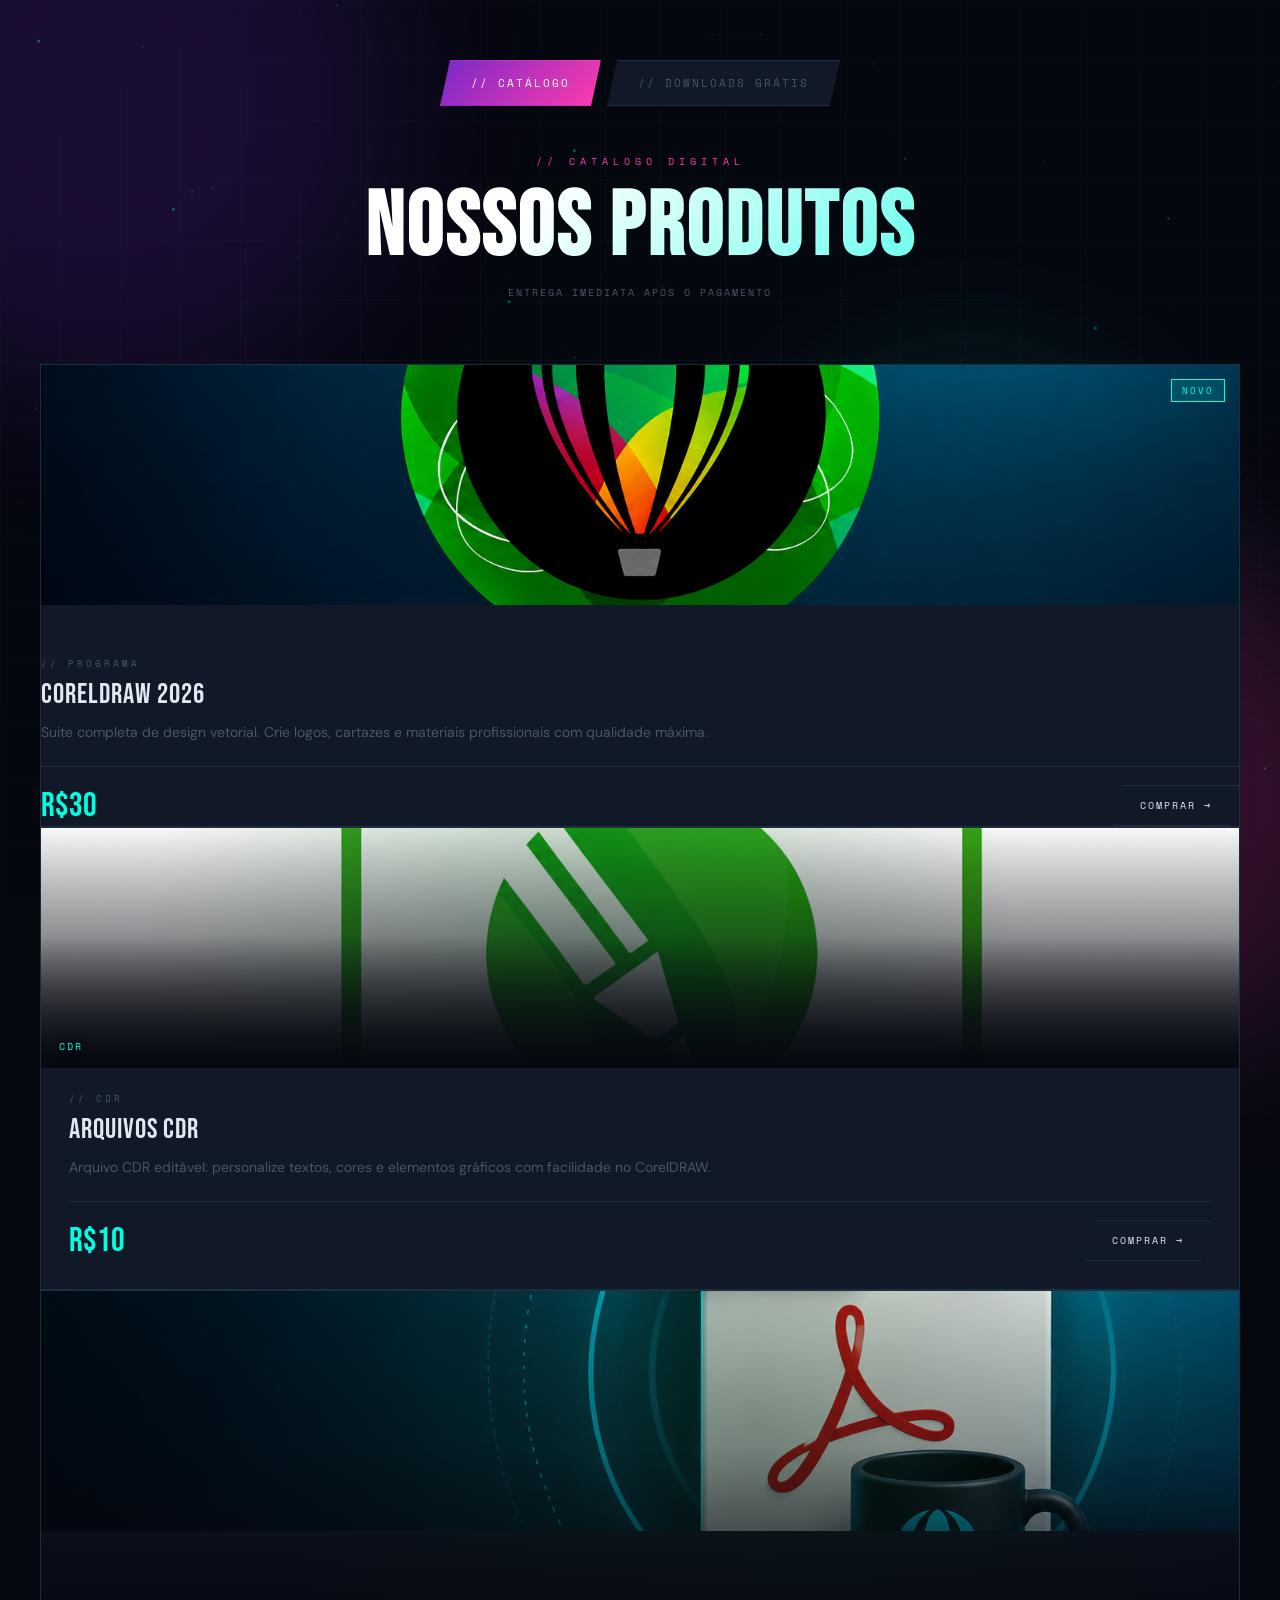
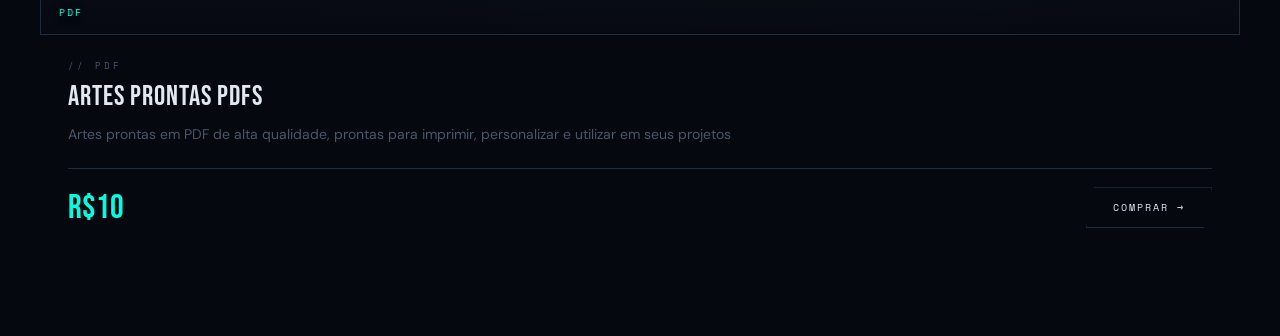
==== index.html @ ebde1a2a "now" ====
<!DOCTYPE html>
<html lang="pt-BR">
<meta charset="UTF-8">
<meta name="viewport" content="width=device-width, initial-scale=1.0">
<link rel="shortcut icon" href="favicon-32x32.png" type="image/x-icon">
<title>Catálogo AG</title>
<link href="https://fonts.googleapis.com/css2?family=Space+Mono:ital,wght@0,400;0,700;1,400&family=Bebas+Neue&family=DM+Sans:wght@300;400;500&display=swap" rel="stylesheet">
<style>
  :root {
    --bg: #060810;
    --surface: #0d1117;
    --card: #111827;
    --border: #1e2d3d;
    --accent: #00ffe0;
    --accent2: #ff3cac;
    --accent3: #7928ca;
    --text: #e2e8f0;
    --muted: #4a5568;
    --grid: rgba(0,255,224,0.04);
  }

  *, *::before, *::after { box-sizing: border-box; margin: 0; padding: 0; }
  html { scroll-behavior: smooth; }

  body {
    background: var(--bg);
    color: var(--text);
    font-family: 'DM Sans', sans-serif;
    min-height: 100vh;
    overflow-x: hidden;
  }

  /* ── BG TECH ── */
  .grid-overlay {
    position: fixed; inset: 0; z-index: 0; pointer-events: none;
    background-image:
      linear-gradient(var(--grid) 1px, transparent 1px),
      linear-gradient(90deg, var(--grid) 1px, transparent 1px);
    background-size: 60px 60px;
    mask-image: radial-gradient(ellipse 80% 80% at 50% 50%, black 20%, transparent 100%);
  }
  .glow-orb { position: fixed; border-radius: 50%; pointer-events: none; z-index: 0; filter: blur(80px); opacity: 0.18; }
  .orb1 { width: 600px; height: 600px; background: var(--accent3); top: -200px; left: -200px; animation: drift1 18s ease-in-out infinite alternate; }
  .orb2 { width: 500px; height: 500px; background: var(--accent2); bottom: -150px; right: -100px; animation: drift2 22s ease-in-out infinite alternate; }
  .orb3 { width: 400px; height: 400px; background: var(--accent); top: 40%; left: 60%; animation: drift3 16s ease-in-out infinite alternate; opacity: 0.10; }
  @keyframes drift1 { from { transform: translate(0,0) scale(1); } to { transform: translate(80px,60px) scale(1.1); } }
  @keyframes drift2 { from { transform: translate(0,0) scale(1); } to { transform: translate(-60px,40px) scale(1.15); } }
  @keyframes drift3 { from { transform: translate(0,0) scale(1); } to { transform: translate(-40px,80px) scale(0.9); } }
  .scanlines {
    position: fixed; inset: 0; z-index: 0; pointer-events: none;
    background: repeating-linear-gradient(0deg, rgba(0,0,0,0) 0px, rgba(0,0,0,0) 2px, rgba(0,0,0,0.015) 2px, rgba(0,0,0,0.015) 4px);
  }

  /* ── WRAPPER ── */
  .wrapper { position: relative; z-index: 1; padding: 60px 40px 80px; max-width: 1300px; margin: 0 auto; }

  /* ── HEADER DO CATÁLOGO ── */
  .catalog-header {
    text-align: center;
    margin-bottom: 64px;
    animation: fadeUp .8s ease both;
  }
  .catalog-tag {
    font-family: 'Space Mono', monospace;
    font-size: 10px;
    letter-spacing: 5px;
    color: var(--accent2);
    text-transform: uppercase;
    margin-bottom: 14px;
    display: block;
  }
  .catalog-title {
    font-family: 'Bebas Neue', sans-serif;
    font-size: clamp(48px, 8vw, 90px);
    letter-spacing: 3px;
    line-height: 1;
    background: linear-gradient(135deg, #fff 40%, var(--accent));
    -webkit-background-clip: text; -webkit-text-fill-color: transparent;
  }
  .catalog-sub {
    font-size: 15px;
    color: var(--muted);
    margin-top: 12px;
    font-family: 'Space Mono', monospace;
    font-size: 10px;
    letter-spacing: 2px;
  }

  @keyframes fadeUp {
    from { opacity: 0; transform: translateY(24px); }
    to   { opacity: 1; transform: translateY(0); }
  }

  /* ── GRID ── */
  .products-grid {
    display: grid;
    grid-template-columns: repeat(auto-fit, minmax(320px, 1fr));
    gap: 28px;
  }

  /* ── CARDS ── */
  .product-card {
    background: var(--card);
    border: 1px solid var(--border);
    position: relative;
    overflow: hidden;
    transition: all .4s;
    cursor: pointer;
    animation: fadeUp .9s ease both;
  }
  .product-card:nth-child(2) { animation-delay: .1s; }
  .product-card:nth-child(3) { animation-delay: .2s; }

  .product-card::before {
    content: ''; position: absolute;
    top: 0; left: 0; right: 0; height: 2px;
    background: linear-gradient(90deg, var(--accent3), var(--accent), var(--accent2));
    transform: scaleX(0); transform-origin: left;
    transition: transform .4s;
  }
  .product-card:hover { border-color: rgba(0,255,224,0.3); transform: translateY(-8px); box-shadow: 0 28px 70px rgba(0,0,0,0.5), 0 0 50px rgba(0,255,224,0.07); }
  .product-card:hover::before { transform: scaleX(1); }

  /* ── BADGE ── */
  .card-badge {
    position: absolute; top: 14px; right: 14px; z-index: 10;
    font-family: 'Space Mono', monospace;
    font-size: 9px;
    letter-spacing: 2px;
    text-transform: uppercase;
    padding: 4px 10px;
  }
  .card-badge.new { background: rgba(0,255,224,0.12); color: var(--accent); border: 1px solid var(--accent); }
  .card-badge.hot { background: rgba(255,60,172,0.15); color: var(--accent2); border: 1px solid var(--accent2); }

  /* ── VISUAL AREA ── */
  .card-visual {
    height: 240px;
    display: flex; align-items: flex-end; justify-content: center;
    position: relative; overflow: hidden;
  }
  .card-visual img {
    position: absolute; inset: 0;
    width: 100%; height: 100%;
    object-fit: cover;
    transition: transform .5s;
  }
  .product-card:hover .card-visual img { transform: scale(1.06); }

  .card-img-overlay {
    position: absolute; inset: 0;
    background: linear-gradient(to top, rgba(6,8,16,0.95) 0%, rgba(6,8,16,0.25) 55%, transparent 100%);
    z-index: 1;
  }
  .card-img-name {
    position: relative; z-index: 2;
    width: 100%;
    padding: 14px 18px;
    font-family: 'Bebas Neue', sans-serif;
    font-size: 24px;
    letter-spacing: 2px;
    color: #fff;
    text-shadow: 0 2px 10px rgba(0,0,0,0.9);
    display: flex; align-items: center; justify-content: space-between;
  }
  .card-img-name span {
    font-family: 'Space Mono', monospace;
    font-size: 10px;
    letter-spacing: 2px;
    color: var(--accent);
    text-transform: uppercase;
  }

  /* ── CARD BODY ── */
  .card-body { padding: 24px 28px 28px; }

  .card-category {
    font-family: 'Space Mono', monospace;
    font-size: 9px;
    letter-spacing: 3px;
    color: var(--muted);
    text-transform: uppercase;
    margin-bottom: 8px;
  }
  .card-title {
    font-family: 'Bebas Neue', sans-serif;
    font-size: 28px;
    letter-spacing: 1px;
    margin-bottom: 10px;
    color: var(--text);
  }
  .card-desc {
    font-size: 14px;
    color: var(--muted);
    line-height: 1.65;
    margin-bottom: 22px;
  }
  .card-footer {
    display: flex; align-items: center; justify-content: space-between;
    padding-top: 18px;
    border-top: 1px solid var(--border);
  }
  .price {
    font-family: 'Bebas Neue', sans-serif;
    font-size: 34px;
    color: var(--accent);
    line-height: 1;
  }
  .price span {
    font-family: 'Space Mono', monospace;
    font-size: 10px;
    color: var(--muted);
    display: block;
    letter-spacing: 2px;
  }
  .btn-buy {
    font-family: 'Space Mono', monospace;
    font-size: 10px;
    letter-spacing: 2px;
    text-transform: uppercase;
    padding: 12px 26px;
    background: transparent;
    color: var(--text);
    border: 1px solid var(--border);
    cursor: pointer;
    transition: all .3s;
    clip-path: polygon(8px 0%, 100% 0%, calc(100% - 8px) 100%, 0% 100%);
  }
  .btn-buy:hover { background: var(--accent); color: var(--bg); border-color: var(--accent); }

  /* ── TABS (ABAS) ── */
  .tab-nav {
    display: flex;
    justify-content: center;
    gap: 6px;
    margin-bottom: 48px;
    animation: fadeUp .7s ease both;
    flex-wrap: wrap;
  }
  .tab-btn {
    font-family: 'Space Mono', monospace;
    font-size: 11px;
    letter-spacing: 2px;
    text-transform: uppercase;
    padding: 14px 30px;
    background: var(--card);
    color: var(--muted);
    border: 1px solid var(--border);
    cursor: pointer;
    transition: all .3s;
    clip-path: polygon(10px 0%, 100% 0%, calc(100% - 10px) 100%, 0% 100%);
  }
  .tab-btn:hover { color: var(--text); border-color: var(--accent); }
  .tab-btn.active {
    background: linear-gradient(135deg, var(--accent3), var(--accent2));
    color: #fff;
    border-color: transparent;
  }

  /* ── PRICE FREE ── */
  .price-free {
    font-family: 'Bebas Neue', sans-serif;
    font-size: 30px;
    letter-spacing: 1px;
    color: var(--accent);
    line-height: 1;
  }
  .price-free span {
    font-family: 'Space Mono', monospace;
    font-size: 10px;
    color: var(--muted);
    display: block;
    letter-spacing: 2px;
  }

  /* ── MODAL ── */
  .modal-overlay {
    display: none; position: fixed; inset: 0; z-index: 1000;
    background: rgba(0,0,0,0.85); backdrop-filter: blur(8px);
    align-items: center; justify-content: center; padding: 20px;
  }
  .modal-overlay.active { display: flex; }
  .modal {
    background: var(--surface); border: 1px solid var(--border);
    width: 100%; max-width: 480px; position: relative;
    animation: slideUp .4s ease;
  }
  @keyframes slideUp {
    from { opacity: 0; transform: translateY(40px) scale(0.97); }
    to   { opacity: 1; transform: translateY(0) scale(1); }
  }
  .modal-top { height: 3px; background: linear-gradient(90deg, var(--accent3), var(--accent), var(--accent2)); }
  .modal-close {
    position: absolute; top: 16px; right: 16px;
    background: none; border: none; color: var(--muted); font-size: 22px;
    cursor: pointer; line-height: 1; transition: color .2s;
    font-family: 'Space Mono', monospace;
  }
  .modal-close:hover { color: var(--text); }
  .modal-body { padding: 36px; }
  .modal-tag { font-family: 'Space Mono', monospace; font-size: 9px; letter-spacing: 4px; color: var(--accent); text-transform: uppercase; margin-bottom: 8px; }
  .modal-title { font-family: 'Bebas Neue', sans-serif; font-size: 36px; letter-spacing: 1px; margin-bottom: 6px; }
  .modal-product-name { color: var(--muted); font-size: 14px; margin-bottom: 28px; }
  .form-group { margin-bottom: 20px; }
  .form-label { display: block; font-family: 'Space Mono', monospace; font-size: 9px; letter-spacing: 3px; text-transform: uppercase; color: var(--muted); margin-bottom: 8px; }
  .form-input { width: 100%; background: var(--card); border: 1px solid var(--border); color: var(--text); font-family: 'Space Mono', monospace; font-size: 13px; padding: 12px 16px; outline: none; transition: border-color .3s; }
  .form-input:focus { border-color: var(--accent); }
  .form-input::placeholder { color: var(--muted); }
  .form-row { display: grid; grid-template-columns: 1fr 1fr; gap: 12px; }
  .methods { display: flex; gap: 8px; margin-bottom: 24px; }
  .method { flex: 1; padding: 10px; border: 1px solid var(--border); background: var(--card); color: var(--muted); cursor: pointer; text-align: center; font-family: 'Space Mono', monospace; font-size: 9px; letter-spacing: 2px; text-transform: uppercase; transition: all .3s; }
  .method.active { border-color: var(--accent); color: var(--accent); background: rgba(0,255,224,0.05); }
  .pix-section { display: none; text-align: center; padding: 20px 0; }
  .pix-section.active { display: block; }
  .pix-code { font-family: 'Space Mono', monospace; font-size: 11px; letter-spacing: 1px; color: var(--accent); background: var(--card); border: 1px solid var(--border); padding: 14px; word-break: break-all; margin: 16px 0; }
  .btn-confirm { width: 100%; font-family: 'Space Mono', monospace; font-size: 11px; letter-spacing: 3px; text-transform: uppercase; padding: 16px; background: linear-gradient(135deg, var(--accent), var(--accent3)); color: var(--bg); border: none; cursor: pointer; font-weight: 700; transition: opacity .3s; margin-top: 8px; }
  .btn-confirm:hover { opacity: 0.88; }
  .secure-note { display: flex; align-items: center; justify-content: center; gap: 8px; margin-top: 16px; font-family: 'Space Mono', monospace; font-size: 9px; letter-spacing: 2px; color: var(--muted); text-transform: uppercase; }
  .secure-dot { width: 6px; height: 6px; background: var(--accent); border-radius: 50%; }

  /* ── DOWNLOAD PAGE ── */
  .download-page { display: none; min-height: 100vh; align-items: center; justify-content: center; flex-direction: column; text-align: center; padding: 60px 40px; position: fixed; inset: 0; z-index: 500; background: var(--bg); }
  .download-page.active { display: flex; }
  .download-icon { width: 100px; height: 100px; border: 1px solid var(--accent); display: flex; align-items: center; justify-content: center; font-size: 44px; margin: 0 auto 32px; animation: pulse-border 2s ease-in-out infinite; }
  @keyframes pulse-border { 0%,100% { box-shadow: 0 0 0 0 rgba(0,255,224,0.3); } 50% { box-shadow: 0 0 0 12px rgba(0,255,224,0); } }
  .dl-tag { font-family: 'Space Mono', monospace; font-size: 10px; letter-spacing: 5px; color: var(--accent); text-transform: uppercase; margin-bottom: 16px; }
  .dl-title { font-family: 'Bebas Neue', sans-serif; font-size: clamp(48px, 8vw, 96px); letter-spacing: 2px; line-height: 0.95; margin-bottom: 20px; }
  .dl-subtitle { color: var(--muted); font-size: 16px; max-width: 420px; line-height: 1.6; margin-bottom: 48px; }
  .dl-card { background: var(--card); border: 1px solid var(--border); padding: 32px 48px; margin-bottom: 32px; position: relative; overflow: hidden; min-width: 360px; }
  .dl-card::before { content: ''; position: absolute; inset: 0; background: linear-gradient(135deg, rgba(0,255,224,0.04), transparent); }
  .dl-product-name { font-family: 'Bebas Neue', sans-serif; font-size: 26px; letter-spacing: 1px; margin-bottom: 8px; }
  .dl-detail { font-family: 'Space Mono', monospace; font-size: 10px; letter-spacing: 2px; color: var(--muted); text-transform: uppercase; margin-bottom: 24px; }
  .btn-download { display: inline-flex; align-items: center; gap: 12px; font-family: 'Space Mono', monospace; font-size: 11px; letter-spacing: 3px; text-transform: uppercase; padding: 16px 36px; background: linear-gradient(135deg, var(--accent), var(--accent3)); color: var(--bg); border: none; cursor: pointer; font-weight: 700; text-decoration: none; clip-path: polygon(10px 0%, 100% 0%, calc(100% - 10px) 100%, 0% 100%); transition: opacity .3s; }
  .btn-download:hover { opacity: 0.85; }
  .dl-expire { font-family: 'Space Mono', monospace; font-size: 9px; letter-spacing: 2px; color: var(--muted); text-transform: uppercase; margin-top: 16px; }
  .btn-secondary { font-family: 'Space Mono', monospace; font-size: 12px; letter-spacing: 2px; text-transform: uppercase; padding: 14px 36px; background: transparent; color: var(--text); border: 1px solid var(--border); cursor: pointer; clip-path: polygon(12px 0%, 100% 0%, calc(100% - 12px) 100%, 0% 100%); transition: all .3s; }
  .btn-secondary:hover { border-color: var(--accent); color: var(--accent); }

  /* ── TOAST ── */
  .toast { position: fixed; bottom: 30px; right: 30px; background: var(--card); border: 1px solid var(--accent); padding: 16px 24px; z-index: 9999; transform: translateX(200%); transition: transform .4s; font-family: 'Space Mono', monospace; font-size: 11px; letter-spacing: 1px; color: var(--accent); }
  .toast.show { transform: translateX(0); }
</style>
</head>
<body>

<div class="glow-orb orb1"></div>
<div class="glow-orb orb2"></div>
<div class="glow-orb orb3"></div>
<div class="grid-overlay"></div>
<div class="scanlines"></div>

<div class="wrapper">

  <div class="tab-nav">
    <button class="tab-btn active" id="tabCatalogo" onclick="showTab('catalogo')">// CATÁLOGO</button>
    <button class="tab-btn" id="tabGratis" onclick="showTab('gratis')">// DOWNLOADS GRÁTIS</button>
  </div>

  <div id="viewCatalogo">
  <div class="catalog-header">
    <span class="catalog-tag">// CATÁLOGO DIGITAL</span>
    <h1 class="catalog-title">NOSSOS PRODUTOS</h1>
<p class="catalog-sub">ENTREGA IMEDIATA APÓS O PAGAMENTO</p>
</div>

   <div class="products-grid">

    <div class="product-card">
      
      <span class="card-badge new">NOVO</span>
      <div class="card-visual">
        <img src="ChatGPT Image 28 de jun. de 2026, 11_20_56.png"></div>
      <div class="card-body"></div>
        <div class="card-category">// PROGRAMA </div>
        <div class="card-title">CORELDRAW 2026</div>
        <p class="card-desc">Suite completa de design vetorial. Crie logos, cartazes e materiais profissionais com qualidade máxima.</p>
        <div class="card-footer">
          <div class="price">R$30<span></span></div>
          <button class="btn-buy" onclick="openModal('CorelDRAW 2024', 'R$30')">COMPRAR →</button>
        </div>
      </div>
    </div>

    <div class="product-card">
  
      <div class="card-visual">
       <img src="[data-uri]"Baixar Arquivo CorelDRAW" style="border:none;">
       <div class="card-img-overlay"></div>
    <div class="visual-bg" style="background:radial-gradient(circle at 45% 50%,#2a7439 0%,transparent 65%);position:absolute;inset:0;opacity:0.3;"></div>
        <div style="position:relative;z-index:2;display:flex;flex-direction:column;align-items:center;gap:8px;margin-bottom:52px;">
          <div style="font-size:54px;line-height:1;"></div>
          <div style="font-family:'Space Mono',monospace;font-size:9px;letter-spacing:3px;color:#094e19;text-transform:uppercase;"></div>
        </div>
        <div class="card-img-overlay"></div>
        <div class="card-img-name"><span>CDR</span></div>
      </div>
      <div class="card-body">
        <div class="card-category">// CDR</div>
        <div class="card-title">Arquivos CDR</div>
        <p class="card-desc"> Arquivo CDR editável: personalize textos, cores e elementos gráficos com facilidade no CorelDRAW.</p>
        <div class="card-footer">
          <div class="price">R$10<span></span></div>
          <button class="btn-buy" onclick="openModal('Arquivos cdr', 'R$10')">COMPRAR →</button>
        </div>
      </div>
    </div>

    <div class="product-card">
      <div class="card-visual" style="background:#0a0612;">
        <img src=" ChatGPT Image 28 de jun. de 2026, 09_47_13.png"></div>
      <div class="visual-bg" style="background:radial-gradient(circle at 60% 40%,#094e19 0%,transparent 65%);position:absolute;inset:0;opacity:0.3;"></div>
        <div style="position:relative;z-index:2;display:flex;flex-direction:column;align-items:center;gap:8px;margin-bottom:52px;">
          <div style="font-size:54px;line-height:1;"></div>
          <div style="font-family:'Space Mono',monospace;font-size:9px;letter-spacing:3px;color:#0e5c15;text-transform:uppercase;"></div>
        </div>
        <div class="card-img-overlay"></div>
        <div class="card-img-name"><span>PDF</span></div>
      </div>
      <div class="card-body">
        <div class="card-category">// PDF</div>
        <div class="card-title">ARTES PRONTAS PDFS</div>
        <p class="card-desc">Artes prontas em PDF de alta qualidade, prontas para imprimir, personalizar e utilizar em seus projetos</p>
        <div class="card-footer">
          <div class="price">R$10<span></span></div>
          <button class="btn-buy" onclick="openModal(' ARTES PRONTAS', 'R$10')">COMPRAR →</button>
        </div>
      </div>
    </div>

  </div>
</div>

  </div><!-- /viewCatalogo -->

  <div id="viewGratis" style="display:none;">
    <div class="catalog-header">
      <span class="catalog-tag">// ACERVO GRATUITO</span>
      <h1 class="catalog-title">ARTES PRONTAS GRÁTIS</h1>
      <p class="catalog-sub">BAIXE, EDITE E USE À VONTADE</p>
    </div>

    <div class="products-grid">

      <div class="product-card free-card">
        <span class="card-badge new">GRÁTIS</span>
        <div class="card-visual" style="background:radial-gradient(circle at 50% 30%, rgba(0,255,224,0.18) 0%, transparent 70%), var(--card);">
          <div class="card-img-overlay"></div>
          <div class="card-img-name"><span>ARTE</span></div>
        </div>
        <div class="card-body">
          <div class="card-category">// CONVITE</div>
          <div class="card-title">CONVITE DIGITAL</div>
          <p class="card-desc">Arte pronta para convites digitais, personalizável em segundos e pronta para compartilhar.</p>
          <div class="card-footer">
            <div class="price-free">GRÁTIS<span>DOWNLOAD DIRETO</span></div>
            <a href="arquivos/convite-digital.zip" download class="btn-buy">BAIXAR ⬇</a>
          </div>
        </div>
      </div>

      <div class="product-card free-card">
        <span class="card-badge new">GRÁTIS</span>
        <div class="card-visual" style="background:radial-gradient(circle at 50% 30%, rgba(255,60,172,0.18) 0%, transparent 70%), var(--card);">
          <div class="card-img-overlay"></div>
          <div class="card-img-name"><span>ARTE</span></div>
        </div>
        <div class="card-body">
          <div class="card-category">// BANNER</div>
          <div class="card-title">BANNER PROMOCIONAL</div>
          <p class="card-desc">Banner pronto para redes sociais e WhatsApp Status, ideal para divulgar promoções.</p>
          <div class="card-footer">
            <div class="price-free">GRÁTIS<span>DOWNLOAD DIRETO</span></div>
            <a href="arquivos/banner-promocional.zip" download class="btn-buy">BAIXAR ⬇</a>
          </div>
        </div>
      </div>

      <div class="product-card free-card">
        <span class="card-badge new">GRÁTIS</span>
        <div class="card-visual" style="background:radial-gradient(circle at 50% 30%, rgba(121,40,202,0.22) 0%, transparent 70%), var(--card);">
          <div class="card-img-overlay"></div>
          <div class="card-img-name"><span>ARTE</span></div>
        </div>
        <div class="card-body">
          <div class="card-category">// LOGO</div>
          <div class="card-title">TEMPLATE DE LOGO</div>
          <p class="card-desc">Modelo editável de logotipo, ótimo ponto de partida para criar a identidade da sua marca.</p>
          <div class="card-footer">
            <div class="price-free">GRÁTIS<span>DOWNLOAD DIRETO</span></div>
            <a href="arquivos/template-logo.zip" download class="btn-buy">BAIXAR ⬇</a>
          </div>
        </div>
      </div>

    </div>
  </div><!-- /viewGratis -->

<!-- MODAL REMOVIDO - REDIRECIONAMENTO WHATSAPP -->
<div class="modal-overlay" id="payModal">
  <div class="modal">
    <div class="modal-top"></div>
    <button class="modal-close" onclick="closeModal()">✕</button>
    <div class="modal-body">
      <div class="modal-tag">// CHECKOUT SEGURO</div>
      <div class="modal-title">FINALIZAR PEDIDO</div>
      <div class="modal-product-name" id="modalProductName">Produto</div>
      <div class="methods">
        <div class="method active" onclick="setMethod('card',this)">CARTÃO</div>
        <div class="method" onclick="setMethod('pix',this)">PIX</div>
        <div class="method" onclick="setMethod('boleto',this)">BOLETO</div>
      </div>
      <div id="cardSection">
        <div class="form-group">
          <label class="form-label">E-MAIL</label>
          <input class="form-input" type="email" placeholder="seu@email.com">
        </div>
        <div class="form-group">
          <label class="form-label">NÚMERO DO CARTÃO</label>
          <input class="form-input" type="text" placeholder="0000 0000 0000 0000" maxlength="19" oninput="formatCard(this)">
        </div>
        <div class="form-row">
          <div class="form-group">
            <label class="form-label">VALIDADE</label>
            <input class="form-input" type="text" placeholder="MM/AA" maxlength="5">
          </div>
          <div class="form-group">
            <label class="form-label">CVV</label>
            <input class="form-input" type="text" placeholder="000" maxlength="3">
          </div>
        </div>
        <div class="form-group">
          <label class="form-label">NOME NO CARTÃO</label>
          <input class="form-input" type="text" placeholder="NOME SOBRENOME">
        </div>
        <button class="btn-confirm" onclick="processPay()">PAGAR <span id="modalPrice"></span> — CONFIRMAR</button>
      </div>
      <div id="pixSection" class="pix-section">
        <p style="font-size:13px;color:var(--muted);">Escaneie o QR Code ou copie a chave PIX abaixo:</p>
        <div class="pix-code">00020126580014br.gov.bcb.pix0136nexus-store@pix.com.br52040000530398654041.005802BR5910NexusStore6009SaoPaulo62140510NEXUS20246304A7F9</div>
        <button class="btn-confirm" onclick="processPay()">JÁ REALIZEI O PAGAMENTO ✓</button>
      </div>
      <div id="boletoSection" style="display:none;padding:20px 0;text-align:center;">
        <p style="font-size:13px;color:var(--muted);margin-bottom:16px;">Clique para gerar seu boleto.<br>Após o pagamento, o acesso é liberado em até 1 dia útil.</p>
        <button class="btn-confirm" onclick="processPay()">GERAR BOLETO</button>
      </div>
      <div class="secure-note">
        <span class="secure-dot"></span>
        PAGAMENTO SEGURO · CRIPTOGRAFADO SSL
      </div>
    </div>
  </div>
</div>

<!-- DOWNLOAD PAGE -->
<div class="download-page" id="downloadPage">
  <div class="dl-tag">// PAGAMENTO CONFIRMADO ✓</div>
  <div class="download-icon">⬇</div>
  <h1 class="dl-title">SEU PRODUTO<br><em style="background:linear-gradient(90deg,var(--accent),var(--accent2));-webkit-background-clip:text;-webkit-text-fill-color:transparent">ESTÁ PRONTO</em></h1>
  <p class="dl-subtitle">Obrigado pela compra! Seu download está disponível abaixo. Um link também foi enviado para o seu e-mail.</p>
  <div class="dl-card">
    <div class="dl-product-name" id="dlProductName">Produto</div>
    <div class="dl-detail" id="dlDetail">VERSÃO COMPLETA · LICENÇA PESSOAL</div>
    <a href="#" class="btn-download" onclick="startDownload(event)">⬇ &nbsp; BAIXAR AGORA</a>
    <div class="dl-expire">Link expira em: <strong style="color:var(--text)" id="dlTimer">23:59:47</strong></div>
  </div>
  <button class="btn-secondary" onclick="goBack()">← VOLTAR AO CATÁLOGO</button>
</div>

<div class="toast" id="toast"></div>

<script>
  // Particles
  (function(){
    const c=document.createElement('canvas');
    c.style.cssText='position:fixed;inset:0;z-index:0;pointer-events:none';
    document.body.appendChild(c);
    const ctx=c.getContext('2d');
    let W,H,pts=[];
    function init(){W=c.width=innerWidth;H=c.height=innerHeight;pts=[];const n=Math.floor((W*H)/18000);for(let i=0;i<n;i++)pts.push({x:Math.random()*W,y:Math.random()*H,vx:(Math.random()-.5)*.3,vy:(Math.random()-.5)*.3,r:Math.random()*1.2+.3});}
    function draw(){ctx.clearRect(0,0,W,H);for(let i=0;i<pts.length;i++)for(let j=i+1;j<pts.length;j++){const d=Math.hypot(pts[i].x-pts[j].x,pts[i].y-pts[j].y);if(d<130){ctx.beginPath();ctx.moveTo(pts[i].x,pts[i].y);ctx.lineTo(pts[j].x,pts[j].y);ctx.strokeStyle=`rgba(0,255,224,${0.06*(1-d/130)})`;ctx.lineWidth=.5;ctx.stroke();}}
    pts.forEach(p=>{ctx.beginPath();ctx.arc(p.x,p.y,p.r,0,Math.PI*2);ctx.fillStyle='rgba(0,255,224,0.35)';ctx.fill();p.x+=p.vx;p.y+=p.vy;if(p.x<0||p.x>W)p.vx*=-1;if(p.y<0||p.y>H)p.vy*=-1;});requestAnimationFrame(draw);}
    init();draw();addEventListener('resize',init);
  })();

  function showTab(tab){
    const cat = document.getElementById('viewCatalogo');
    const gra = document.getElementById('viewGratis');
    const btnCat = document.getElementById('tabCatalogo');
    const btnGra = document.getElementById('tabGratis');
    if(tab === 'gratis'){
      cat.style.display = 'none';
      gra.style.display = 'block';
      btnGra.classList.add('active');
      btnCat.classList.remove('active');
    } else {
      gra.style.display = 'none';
      cat.style.display = 'block';
      btnCat.classList.add('active');
      btnGra.classList.remove('active');
    }
    window.scrollTo({top:0, behavior:'smooth'});
  }

  function openModal(name, price) {
    const phone = '5579991384452';
    const msg = encodeURIComponent('Olá! Quero comprar o ' + name + ' por ' + price + '. Pode me ajudar?');
    window.open('https://wa.me/' + phone + '?text=' + msg, '_blank');
  }
  function showToast(msg){const t=document.getElementById('toast');t.textContent=msg;t.classList.add('show');setTimeout(()=>t.classList.remove('show'),3200);}
</script>
</body>
</html>
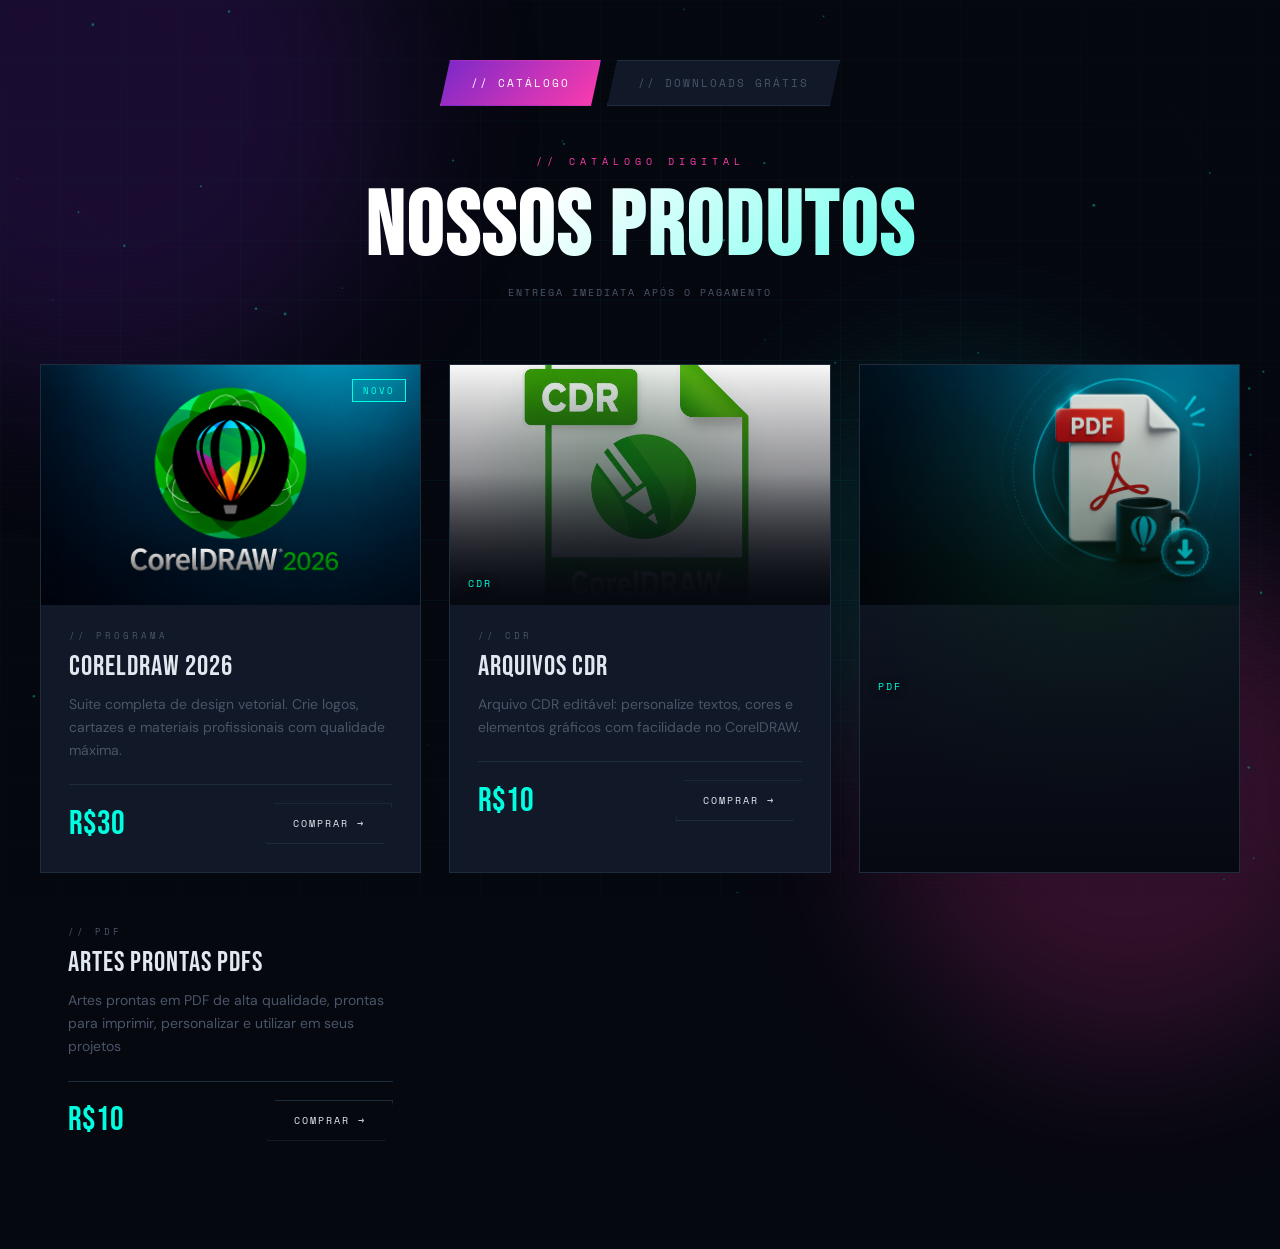
==== commit 2d404d48: "novo" ====
--- a/index.html
+++ b/index.html
@@ -371,7 +371,7 @@
       <span class="card-badge new">NOVO</span>
       <div class="card-visual">
         <img src="ChatGPT Image 28 de jun. de 2026, 11_20_56.png"></div>
-      <div class="card-body"></div>
+      <div class="card-body">
         <div class="card-category">// PROGRAMA </div>
         <div class="card-title">CORELDRAW 2026</div>
         <p class="card-desc">Suite completa de design vetorial. Crie logos, cartazes e materiais profissionais com qualidade máxima.</p>
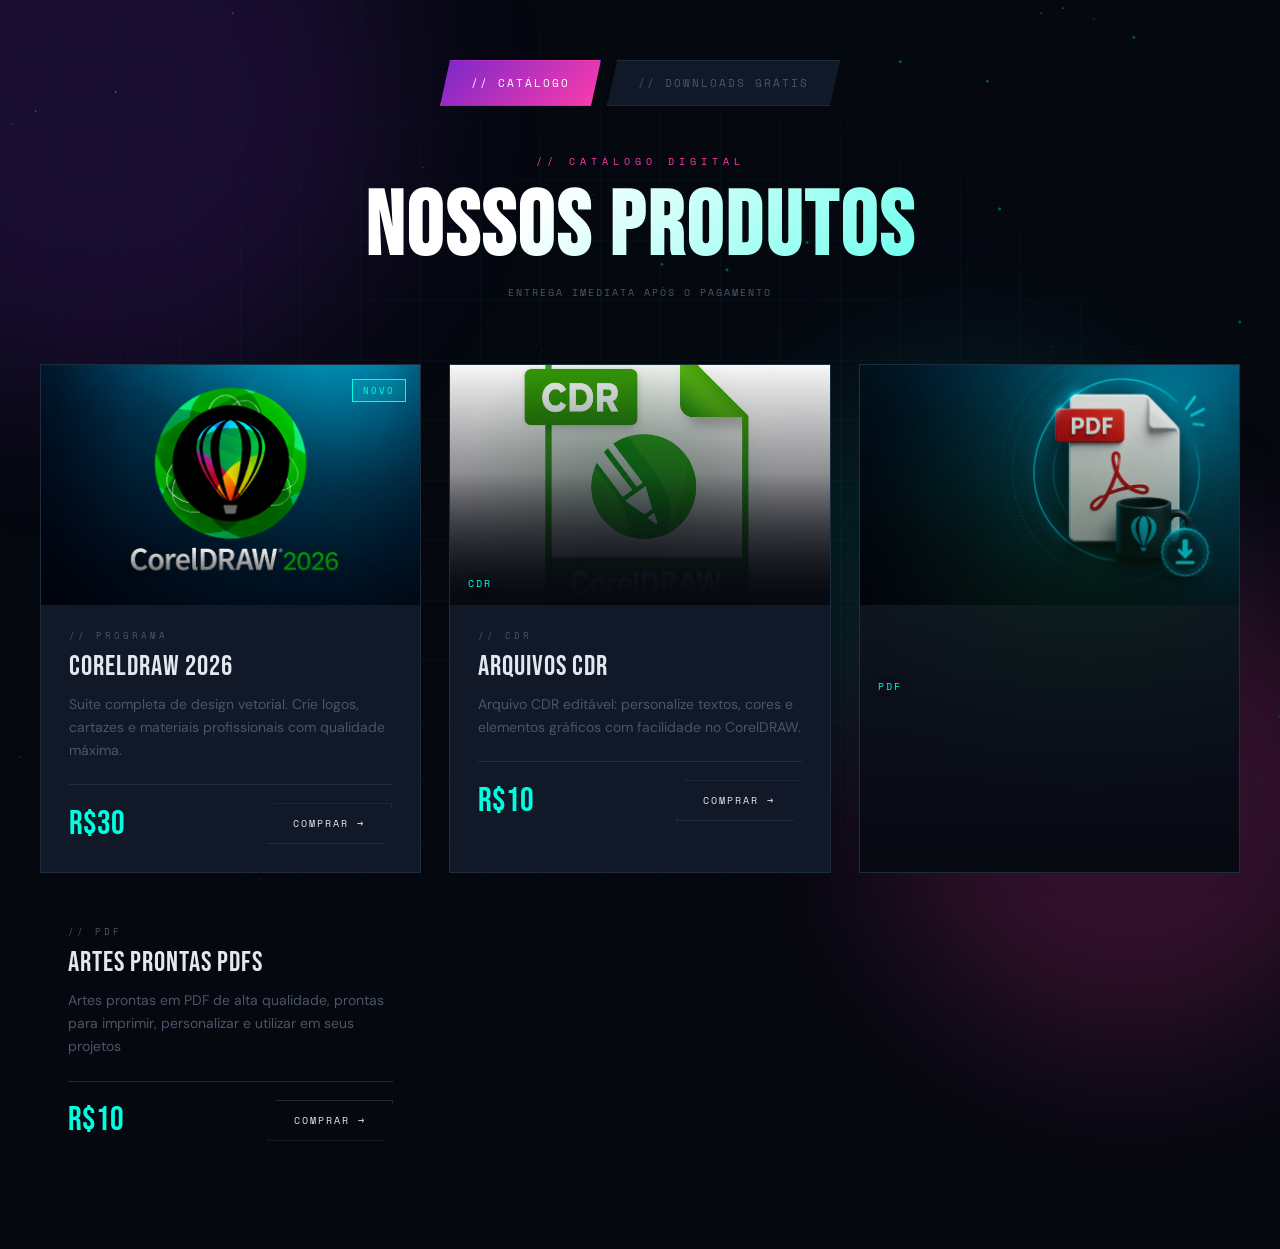
==== commit d8288a4a: "now" ====
--- a/index.html
+++ b/index.html
@@ -410,7 +410,7 @@
       <div class="card-visual" style="background:#0a0612;">
         <img src=" ChatGPT Image 28 de jun. de 2026, 09_47_13.png"></div>
       <div class="visual-bg" style="background:radial-gradient(circle at 60% 40%,#094e19 0%,transparent 65%);position:absolute;inset:0;opacity:0.3;"></div>
-        <div style="position:relative;z-index:2;display:flex;flex-direction:column;align-items:center;gap:8px;margin-bottom:52px;">
+         <div style="position:relative;z-index:2;display:flex;flex-direction:column;align-items:center;gap:8px;margin-bottom:52px;">
           <div style="font-size:54px;line-height:1;"></div>
           <div style="font-family:'Space Mono',monospace;font-size:9px;letter-spacing:3px;color:#0e5c15;text-transform:uppercase;"></div>
         </div>
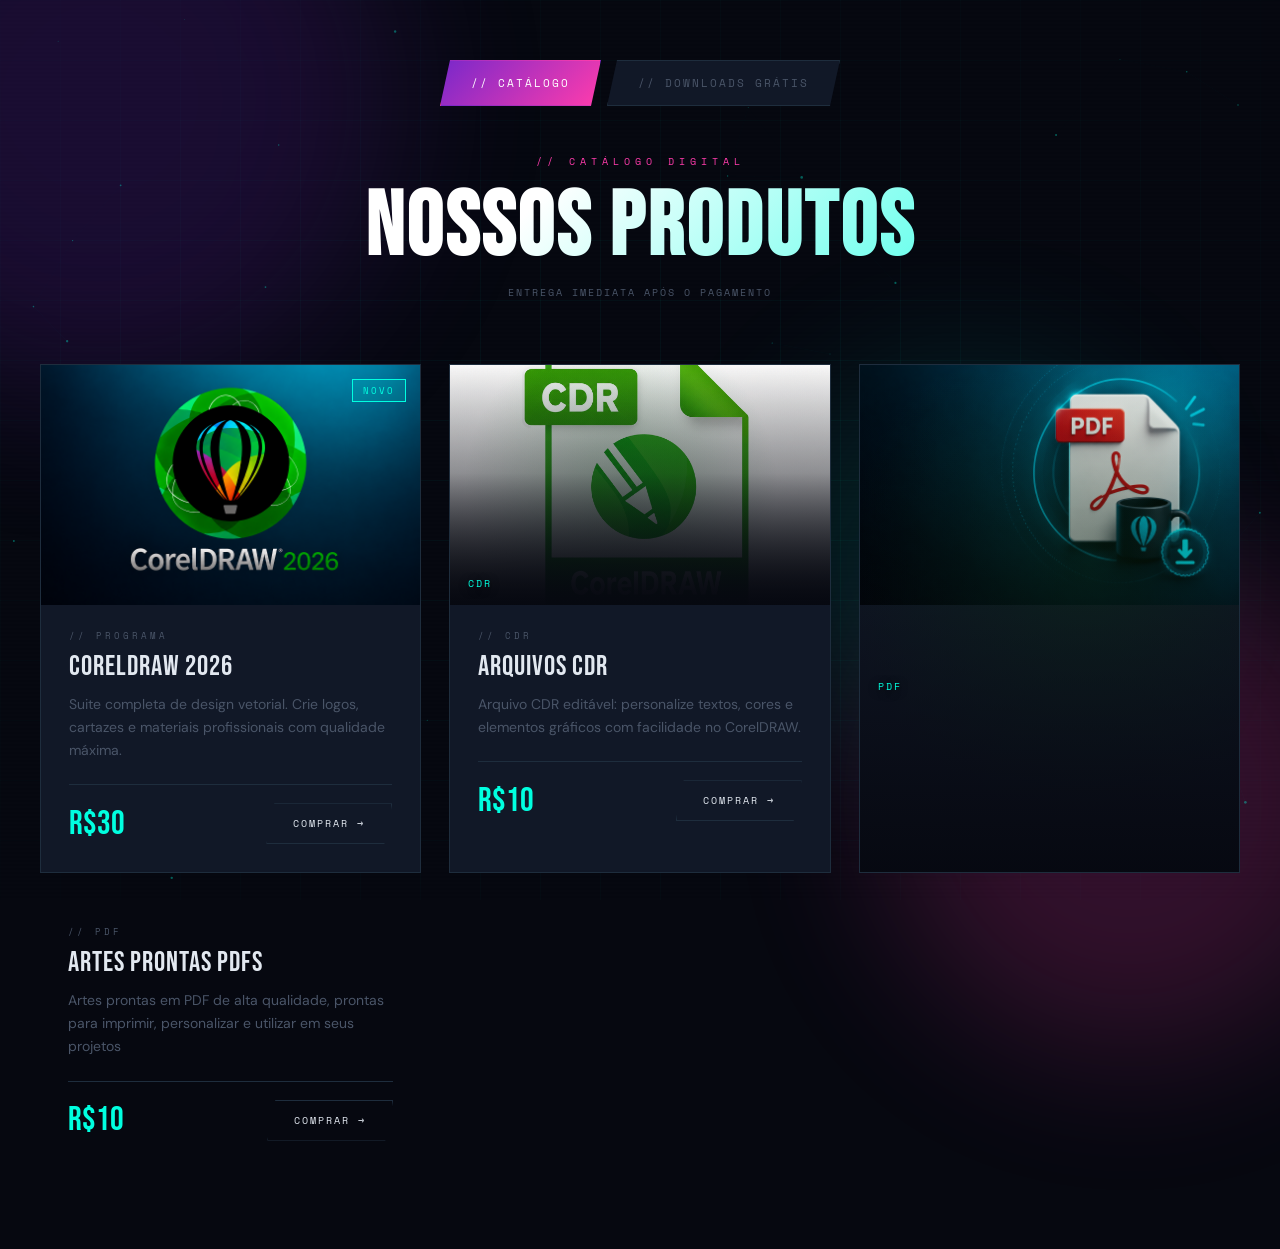
==== commit aa2a6020: "now" ====
--- a/index.html
+++ b/index.html
@@ -420,7 +420,7 @@
       <div class="card-body">
         <div class="card-category">// PDF</div>
         <div class="card-title">ARTES PRONTAS PDFS</div>
-        <p class="card-desc">Artes prontas em PDF de alta qualidade, prontas para imprimir, personalizar e utilizar em seus projetos</p>
+      <p class="card-desc">Artes prontas em PDF de alta qualidade, prontas para imprimir, personalizar e utilizar em seus projetos</p>
         <div class="card-footer">
           <div class="price">R$10<span></span></div>
           <button class="btn-buy" onclick="openModal(' ARTES PRONTAS', 'R$10')">COMPRAR →</button>
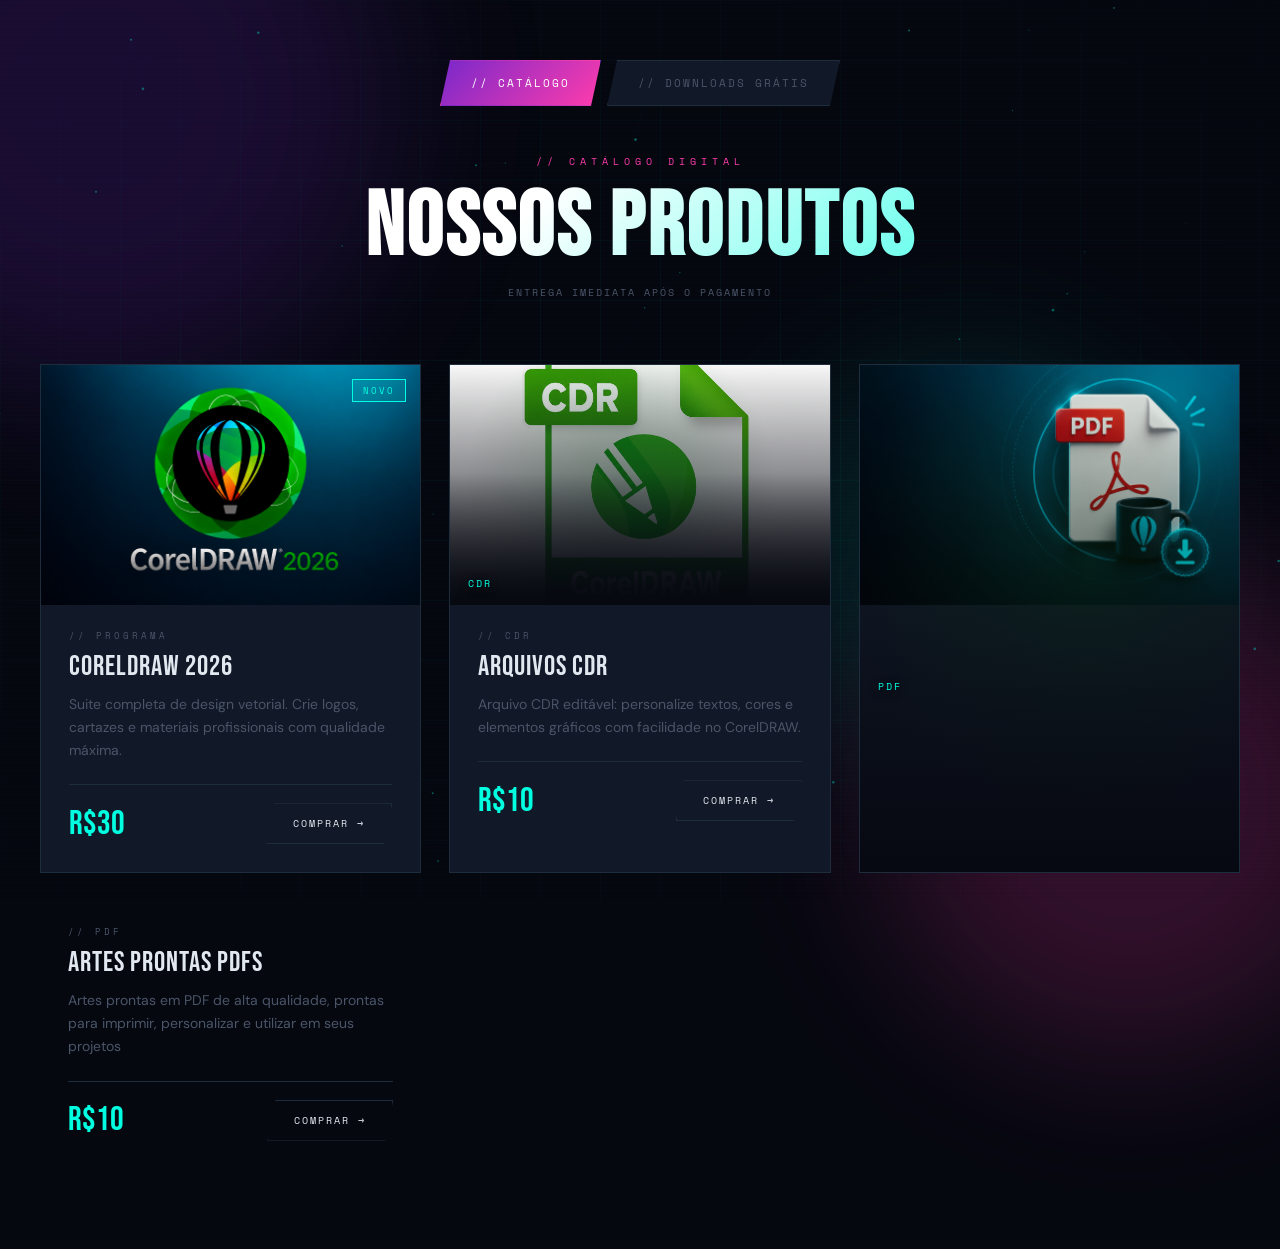
==== commit 8970db24: "now" ====
--- a/index.html
+++ b/index.html
@@ -410,7 +410,7 @@
       <div class="card-visual" style="background:#0a0612;">
         <img src=" ChatGPT Image 28 de jun. de 2026, 09_47_13.png"></div>
       <div class="visual-bg" style="background:radial-gradient(circle at 60% 40%,#094e19 0%,transparent 65%);position:absolute;inset:0;opacity:0.3;"></div>
-         <div style="position:relative;z-index:2;display:flex;flex-direction:column;align-items:center;gap:8px;margin-bottom:52px;">
+        <div style="position:relative;z-index:2;display:flex;flex-direction:column;align-items:center;gap:8px;margin-bottom:52px;">
           <div style="font-size:54px;line-height:1;"></div>
           <div style="font-family:'Space Mono',monospace;font-size:9px;letter-spacing:3px;color:#0e5c15;text-transform:uppercase;"></div>
         </div>
@@ -420,7 +420,7 @@
       <div class="card-body">
         <div class="card-category">// PDF</div>
         <div class="card-title">ARTES PRONTAS PDFS</div>
-      <p class="card-desc">Artes prontas em PDF de alta qualidade, prontas para imprimir, personalizar e utilizar em seus projetos</p>
+        <p class="card-desc">Artes prontas em PDF de alta qualidade, prontas para imprimir, personalizar e utilizar em seus projetos</p>
         <div class="card-footer">
           <div class="price">R$10<span></span></div>
           <button class="btn-buy" onclick="openModal(' ARTES PRONTAS', 'R$10')">COMPRAR →</button>
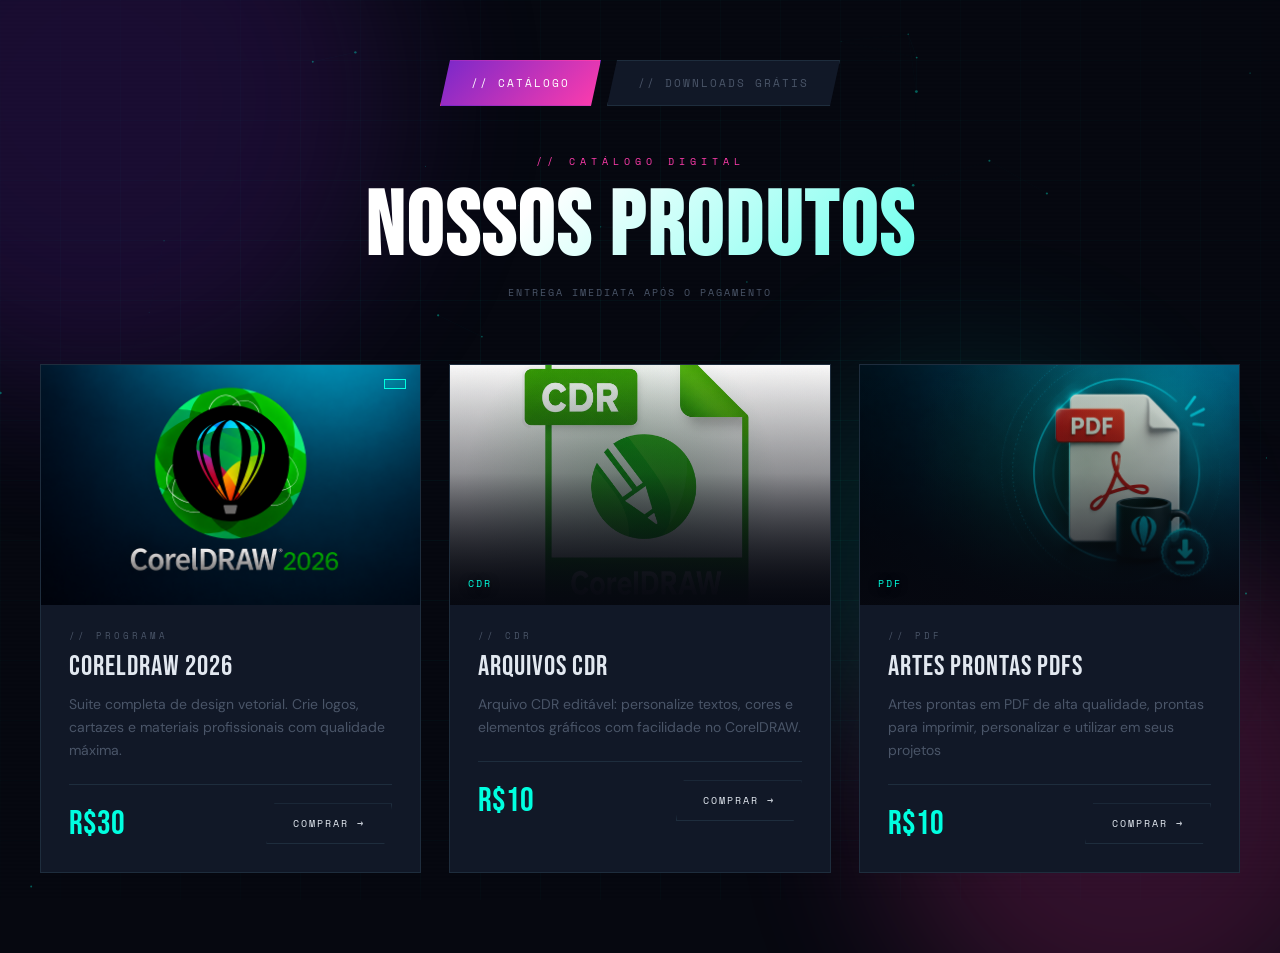
==== commit e566a215: "novo" ====
--- a/index.html
+++ b/index.html
@@ -368,7 +368,7 @@
 
     <div class="product-card">
       
-      <span class="card-badge new">NOVO</span>
+      <span class="card-badge new"></span>
       <div class="card-visual">
         <img src="ChatGPT Image 28 de jun. de 2026, 11_20_56.png"></div>
       <div class="card-body">
@@ -408,7 +408,7 @@
 
     <div class="product-card">
       <div class="card-visual" style="background:#0a0612;">
-        <img src=" ChatGPT Image 28 de jun. de 2026, 09_47_13.png"></div>
+        <img src=" ChatGPT Image 28 de jun. de 2026, 09_47_13.png">
       <div class="visual-bg" style="background:radial-gradient(circle at 60% 40%,#094e19 0%,transparent 65%);position:absolute;inset:0;opacity:0.3;"></div>
         <div style="position:relative;z-index:2;display:flex;flex-direction:column;align-items:center;gap:8px;margin-bottom:52px;">
           <div style="font-size:54px;line-height:1;"></div>
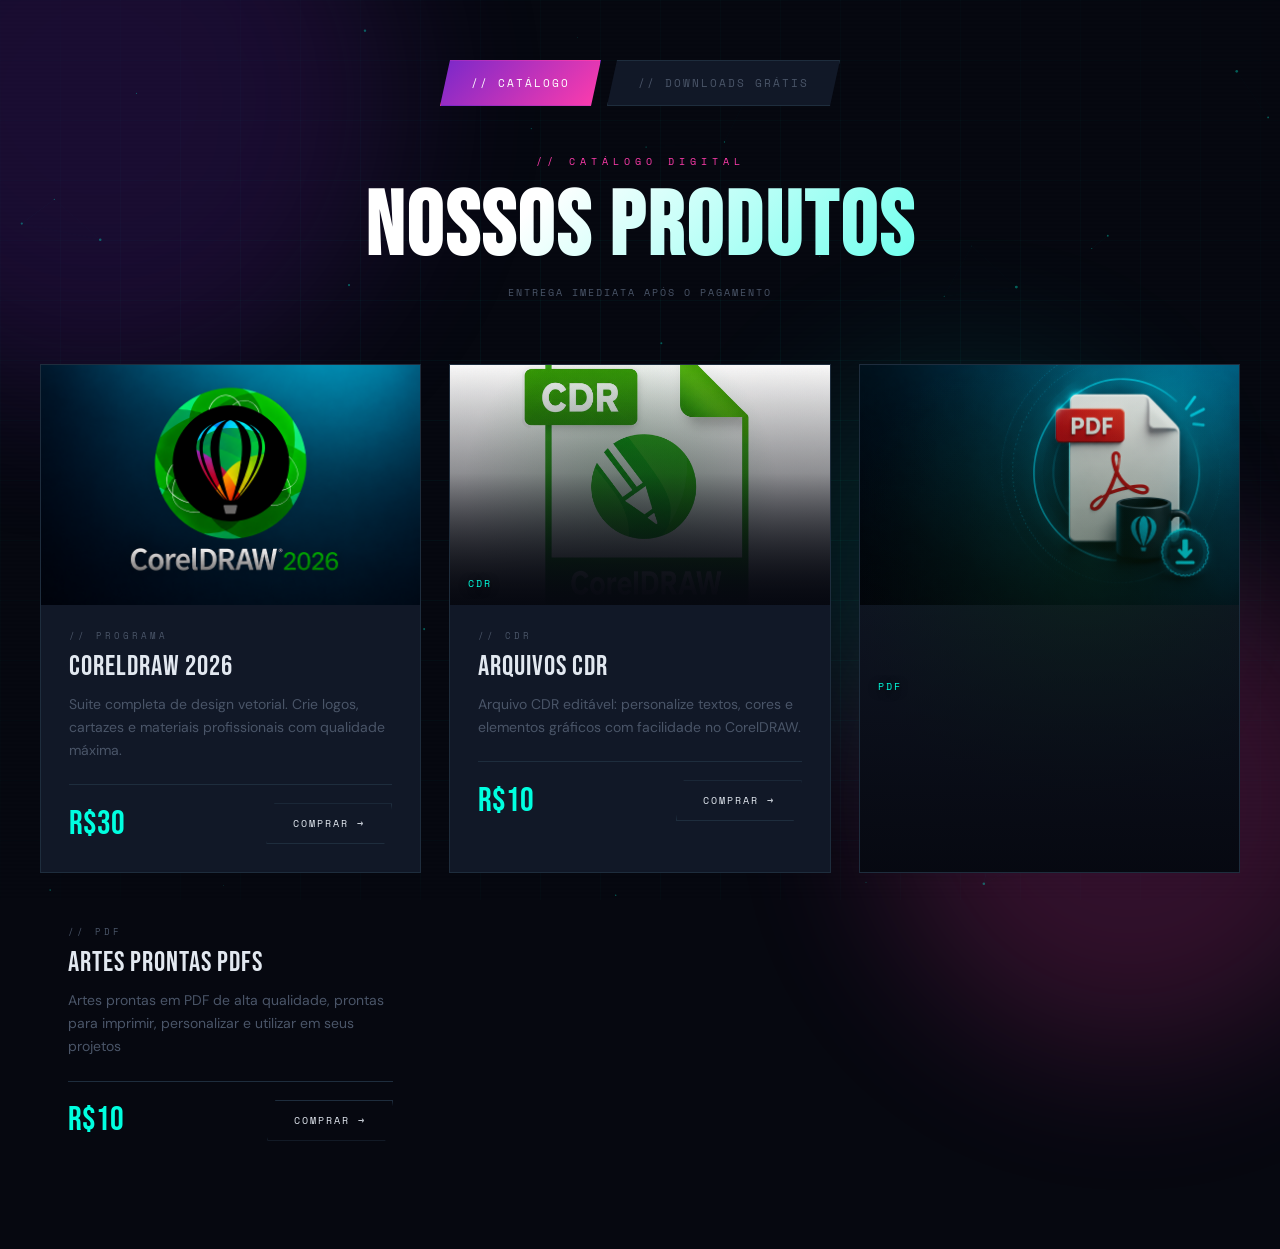
==== commit 781e47d4: "new" ====
--- a/index.html
+++ b/index.html
@@ -368,7 +368,7 @@
 
     <div class="product-card">
       
-      <span class="card-badge new"></span>
+
       <div class="card-visual">
         <img src="ChatGPT Image 28 de jun. de 2026, 11_20_56.png"></div>
       <div class="card-body">
@@ -408,7 +408,7 @@
 
     <div class="product-card">
       <div class="card-visual" style="background:#0a0612;">
-        <img src=" ChatGPT Image 28 de jun. de 2026, 09_47_13.png">
+        <img src=" ChatGPT Image 28 de jun. de 2026, 09_47_13.png"></div>
       <div class="visual-bg" style="background:radial-gradient(circle at 60% 40%,#094e19 0%,transparent 65%);position:absolute;inset:0;opacity:0.3;"></div>
         <div style="position:relative;z-index:2;display:flex;flex-direction:column;align-items:center;gap:8px;margin-bottom:52px;">
           <div style="font-size:54px;line-height:1;"></div>
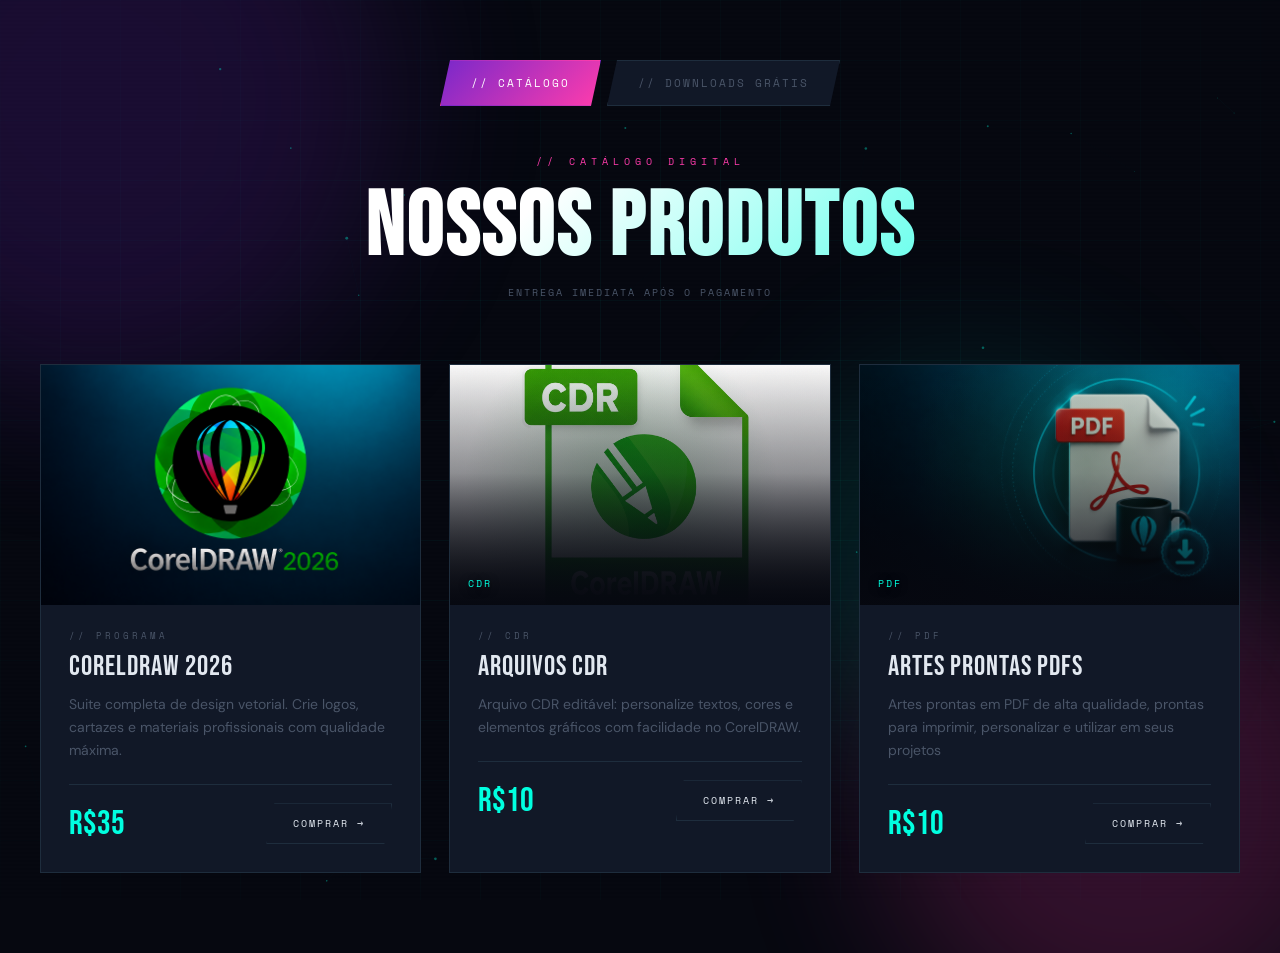
==== commit 054597fe: "new" ====
--- a/index.html
+++ b/index.html
@@ -368,7 +368,7 @@
 
     <div class="product-card">
       
-
+    
       <div class="card-visual">
         <img src="ChatGPT Image 28 de jun. de 2026, 11_20_56.png"></div>
       <div class="card-body">
@@ -376,7 +376,7 @@
         <div class="card-title">CORELDRAW 2026</div>
         <p class="card-desc">Suite completa de design vetorial. Crie logos, cartazes e materiais profissionais com qualidade máxima.</p>
         <div class="card-footer">
-          <div class="price">R$30<span></span></div>
+          <div class="price">R$35<span></span></div>
           <button class="btn-buy" onclick="openModal('CorelDRAW 2024', 'R$30')">COMPRAR →</button>
         </div>
       </div>
@@ -408,7 +408,7 @@
 
     <div class="product-card">
       <div class="card-visual" style="background:#0a0612;">
-        <img src=" ChatGPT Image 28 de jun. de 2026, 09_47_13.png"></div>
+        <img src=" ChatGPT Image 28 de jun. de 2026, 09_47_13.png">
       <div class="visual-bg" style="background:radial-gradient(circle at 60% 40%,#094e19 0%,transparent 65%);position:absolute;inset:0;opacity:0.3;"></div>
         <div style="position:relative;z-index:2;display:flex;flex-direction:column;align-items:center;gap:8px;margin-bottom:52px;">
           <div style="font-size:54px;line-height:1;"></div>
